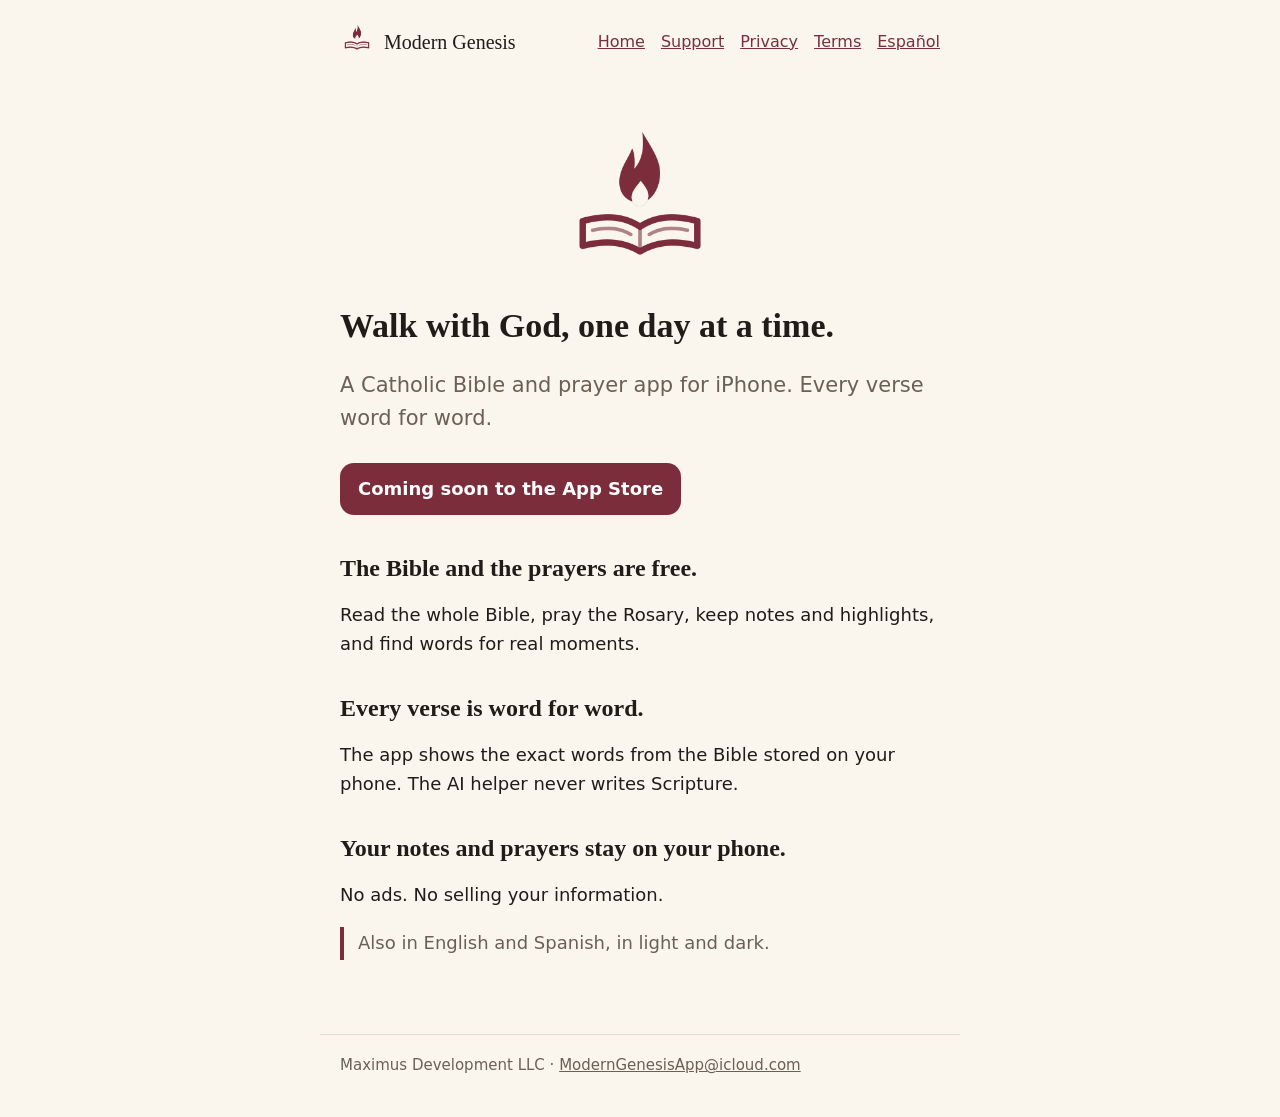
==== index.html @ 4ba180c2 "Modern Genesis site: home and support (English and Spanish); privacy and terms coming soon" ====
<!doctype html>
<html lang="en">
<head>
<meta charset="utf-8">
<meta name="viewport" content="width=device-width, initial-scale=1">
<title>Modern Genesis · Catholic Bible and Prayer</title>
<meta name="description" content="A Catholic Bible and prayer app for iPhone. Every verse word for word.">
<meta property="og:title" content="Modern Genesis · Catholic Bible and Prayer">
<meta property="og:description" content="A Catholic Bible and prayer app for iPhone. Every verse word for word.">
<meta property="og:image" content="https://maximusdev26.github.io/modern-genesis-site/icon.png">
<link rel="icon" href="icon.png">
<link rel="apple-touch-icon" href="icon.png">
<link rel="stylesheet" href="style.css">
</head>
<body>
<header>
<a class="brand" href="index.html" aria-label="Modern Genesis home"><picture><source srcset="mark-dark.png" media="(prefers-color-scheme: dark)"><img src="mark-light.png" alt=""></picture>Modern Genesis</a>
<nav aria-label="Pages"><a href="index.html">Home</a><a href="support.html">Support</a><a href="privacy.html">Privacy</a><a href="terms.html">Terms</a><a href="es/index.html">Español</a></nav>
</header>
<main>
<div class="hero"><picture><source srcset="mark-dark.png" media="(prefers-color-scheme: dark)"><img src="mark-light.png" alt="A flame above an open Bible"></picture></div>
<h1>Walk with God, one day at a time.</h1>
<p class="lead">A Catholic Bible and prayer app for iPhone. Every verse word for word.</p>
<p><span class="soon">Coming soon to the App Store</span></p>
<h2>The Bible and the prayers are free.</h2><p>Read the whole Bible, pray the Rosary, keep notes and highlights, and find words for real moments.</p><h2>Every verse is word for word.</h2><p>The app shows the exact words from the Bible stored on your phone. The AI helper never writes Scripture.</p><h2>Your notes and prayers stay on your phone.</h2><p>No ads. No selling your information.</p>
<p class="note">Also in English and Spanish, in light and dark.</p>
</main>
<footer>Maximus Development LLC · <a href="mailto:ModernGenesisApp@icloud.com">ModernGenesisApp@icloud.com</a></footer>
</body>
</html>
---- style.css ----
:root{--bg:#FAF6EE;--ink:#211C17;--soft:#6A6055;--accent:#7B2D3B;--line:#E6DDCC;--on:#fff}
@media (prefers-color-scheme:dark){:root{--bg:#16120E;--ink:#F3ECDD;--soft:#B5AA97;--accent:#E0B35C;--line:#3A3228;--on:#1A140C}}
*{box-sizing:border-box}
body{margin:0;background:var(--bg);color:var(--ink);font:18px/1.6 -apple-system,system-ui,"Segoe UI",sans-serif}
main{max-width:640px;margin:0 auto;padding:28px 20px 56px}
header{display:flex;align-items:center;justify-content:space-between;gap:12px;max-width:640px;margin:0 auto;padding:20px 20px 0}
header a.brand{display:flex;align-items:center;gap:10px;color:var(--ink);text-decoration:none;font-family:"New York",Georgia,serif;font-size:20px}
header img{width:34px;height:34px}
header a.brand{white-space:nowrap}
@media (max-width:560px){header{flex-direction:column;align-items:flex-start}}
nav{display:flex;gap:16px;flex-wrap:wrap;font-size:16px}
a{color:var(--accent)}
h1,h2,h3{font-family:"New York",Georgia,serif;line-height:1.25}
h1{font-size:34px;margin:28px 0 12px}
h2{font-size:24px;margin:34px 0 8px}
p,li{max-width:62ch}
.lead{font-size:21px;color:var(--soft)}
.soon{display:inline-block;margin:6px 0 4px;padding:12px 18px;border-radius:14px;background:var(--accent);color:var(--on);font-weight:600}
.card{border:1px solid var(--line);border-radius:16px;padding:6px 20px 14px;margin:22px 0}
.note{border-left:4px solid var(--accent);padding:2px 0 2px 14px;color:var(--soft)}
.hero img{width:170px;height:auto;display:block;margin:0 auto 6px}
.hero{text-align:center;padding-top:16px}
footer{max-width:640px;margin:0 auto;padding:0 20px 40px;color:var(--soft);font-size:15px;border-top:1px solid var(--line);padding-top:18px}
footer a{color:var(--soft)}
.draft{background:var(--line);border-radius:12px;padding:10px 14px;font-size:16px}
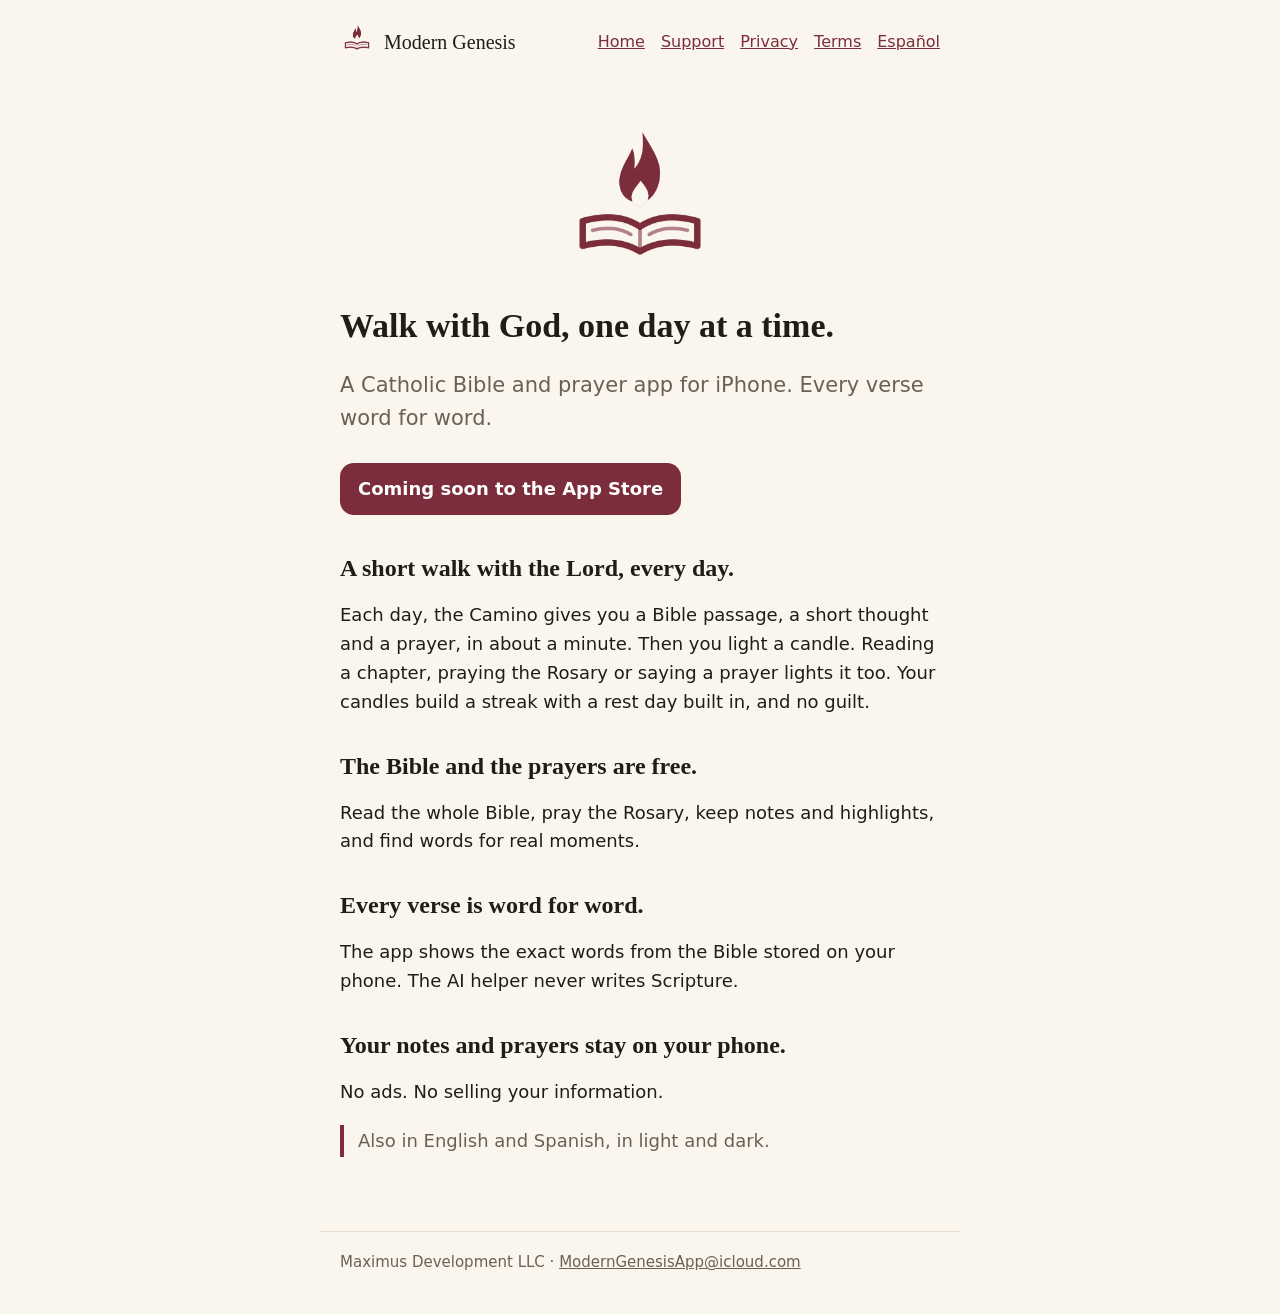
==== commit c1f84cba: "Home page: add the daily Camino and candle (not pushed yet) Co-Authored-By: Claude Sonnet 5.5 <norep" ====
--- a/index.html
+++ b/index.html
@@ -22,7 +22,7 @@
 <h1>Walk with God, one day at a time.</h1>
 <p class="lead">A Catholic Bible and prayer app for iPhone. Every verse word for word.</p>
 <p><span class="soon">Coming soon to the App Store</span></p>
-<h2>The Bible and the prayers are free.</h2><p>Read the whole Bible, pray the Rosary, keep notes and highlights, and find words for real moments.</p><h2>Every verse is word for word.</h2><p>The app shows the exact words from the Bible stored on your phone. The AI helper never writes Scripture.</p><h2>Your notes and prayers stay on your phone.</h2><p>No ads. No selling your information.</p>
+<h2>A short walk with the Lord, every day.</h2><p>Each day, the Camino gives you a Bible passage, a short thought and a prayer, in about a minute. Then you light a candle. Reading a chapter, praying the Rosary or saying a prayer lights it too. Your candles build a streak with a rest day built in, and no guilt.</p><h2>The Bible and the prayers are free.</h2><p>Read the whole Bible, pray the Rosary, keep notes and highlights, and find words for real moments.</p><h2>Every verse is word for word.</h2><p>The app shows the exact words from the Bible stored on your phone. The AI helper never writes Scripture.</p><h2>Your notes and prayers stay on your phone.</h2><p>No ads. No selling your information.</p>
 <p class="note">Also in English and Spanish, in light and dark.</p>
 </main>
 <footer>Maximus Development LLC · <a href="mailto:ModernGenesisApp@icloud.com">ModernGenesisApp@icloud.com</a></footer>
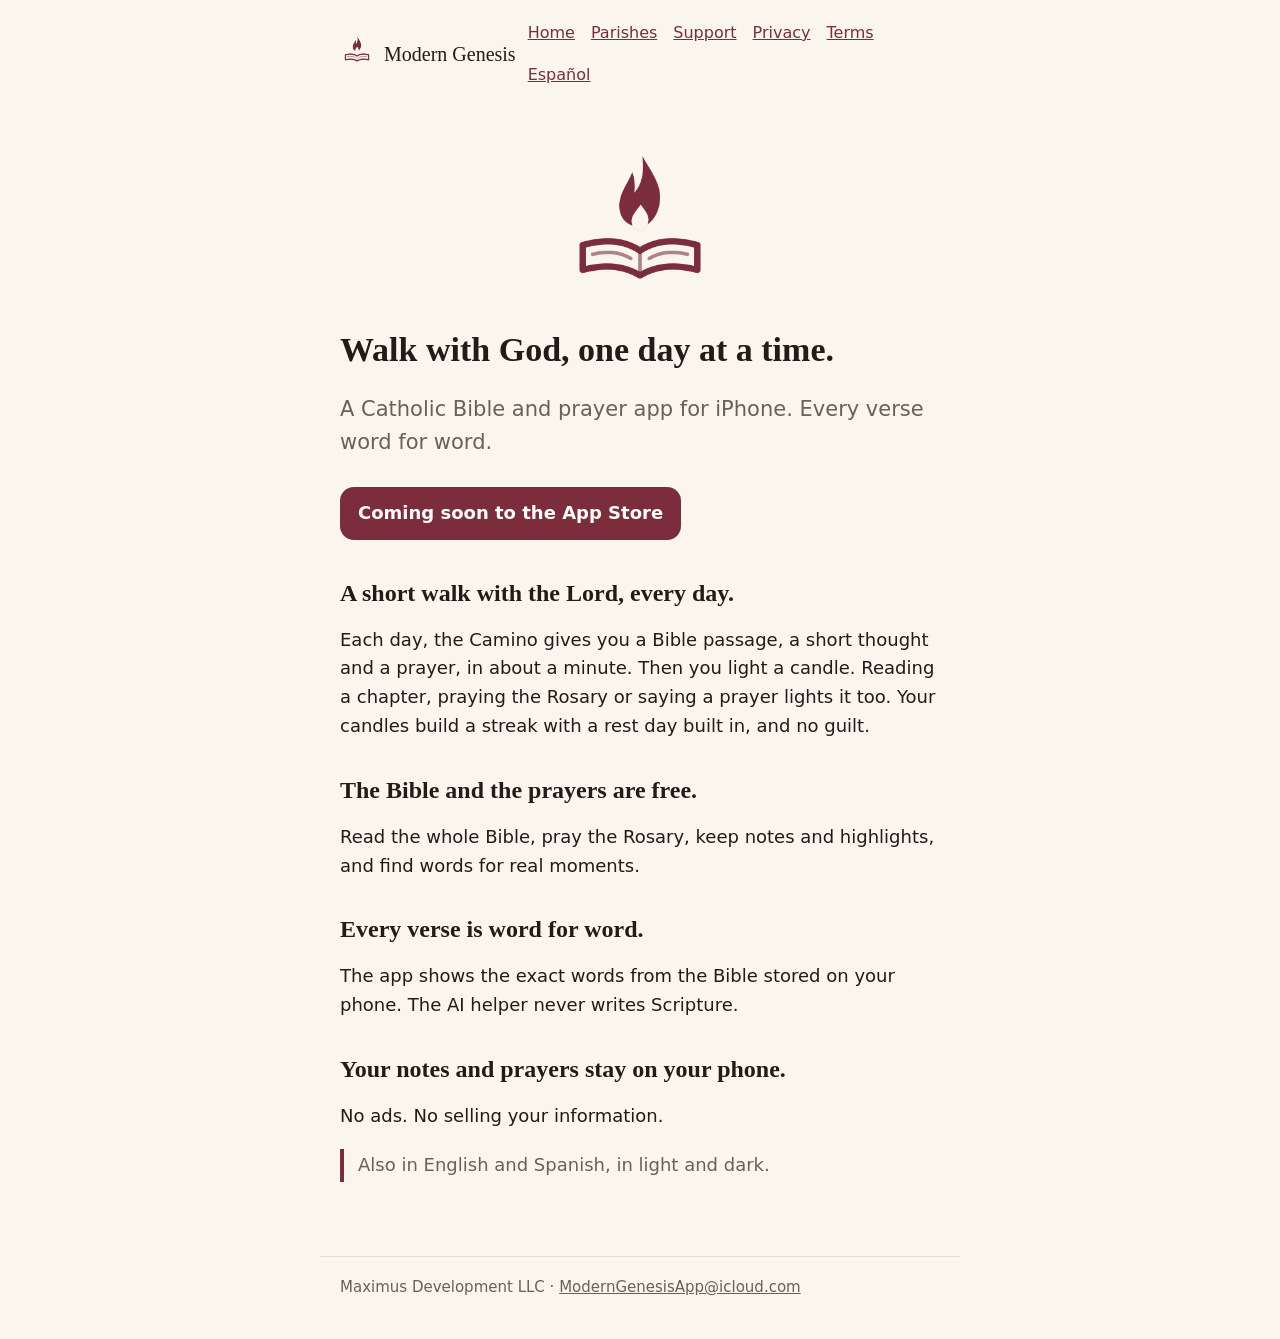
==== commit ea5f93e2: "For parishes page (English and Spanish): what a parish circle is, counts only, three steps, bulletin" ====
--- a/index.html
+++ b/index.html
@@ -15,7 +15,7 @@
 <body>
 <header>
 <a class="brand" href="index.html" aria-label="Modern Genesis home"><picture><source srcset="mark-dark.png" media="(prefers-color-scheme: dark)"><img src="mark-light.png" alt=""></picture>Modern Genesis</a>
-<nav aria-label="Pages"><a href="index.html">Home</a><a href="support.html">Support</a><a href="privacy.html">Privacy</a><a href="terms.html">Terms</a><a href="es/index.html">Español</a></nav>
+<nav aria-label="Pages"><a href="index.html">Home</a><a href="parish.html">Parishes</a><a href="support.html">Support</a><a href="privacy.html">Privacy</a><a href="terms.html">Terms</a><a href="es/index.html">Español</a></nav>
 </header>
 <main>
 <div class="hero"><picture><source srcset="mark-dark.png" media="(prefers-color-scheme: dark)"><img src="mark-light.png" alt="A flame above an open Bible"></picture></div>
